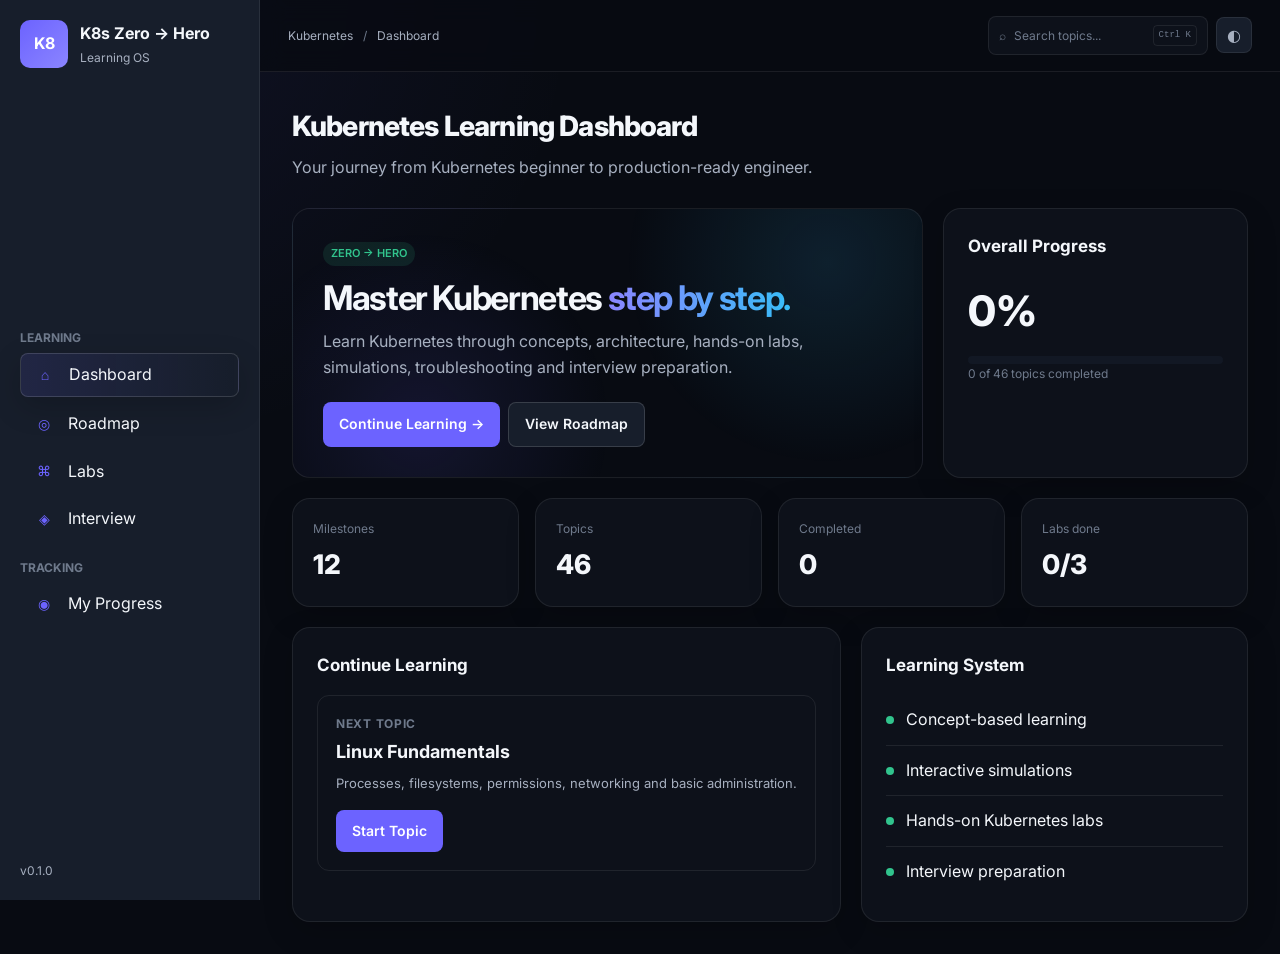
==== application/index.html @ 3f78a07c "update --- setup a seprate directory for application" ====
<!DOCTYPE html>
<html lang="en">
<head>
    <meta charset="UTF-8">

    <meta
        name="viewport"
        content="width=device-width, initial-scale=1.0"
    >

    <meta
        name="description"
        content="Kubernetes Zero to Hero - Interactive Kubernetes learning platform"
    >

    <title>Kubernetes Zero → Hero</title>

    <link rel="preconnect" href="https://fonts.googleapis.com">
    <link rel="preconnect" href="https://fonts.gstatic.com" crossorigin>

    <link
        href="https://fonts.googleapis.com/css2?family=Inter:wght@400;500;600;700;800&family=JetBrains+Mono:wght@400;500;600&display=swap"
        rel="stylesheet"
    >

    <link rel="stylesheet" href="./css/style.css">
    <link rel="stylesheet" href="./css/components.css">
    <link rel="stylesheet" href="./css/dashboard.css">
    <link rel="stylesheet" href="./css/roadmap.css">
    <link rel="stylesheet" href="./css/topic.css">
    <link rel="stylesheet" href="./css/labs.css">
    <link rel="stylesheet" href="./css/responsive.css">
</head>

<body>

    <div id="app">

        <!-- Application shell is rendered by JavaScript -->

        <div class="app-loading">
            <div class="loading-spinner"></div>
            <span>Loading Kubernetes Zero → Hero...</span>
        </div>

    </div>

    <script type="module" src="./js/app.js"></script>

</body>
</html>
---- application/css/style.css ----
:root {
    --bg-primary: #080b12;
    --bg-secondary: #0d111a;
    --bg-tertiary: #121824;
    --bg-elevated: #171e2b;

    --border: rgba(255, 255, 255, 0.08);
    --border-strong: rgba(255, 255, 255, 0.14);

    --text-primary: #f4f7fb;
    --text-secondary: #a7b0c0;
    --text-muted: #6f7a8c;

    --accent: #6c63ff;
    --accent-light: #8b85ff;
    --accent-soft: rgba(108, 99, 255, 0.12);

    --success: #31c48d;
    --success-soft: rgba(49, 196, 141, 0.12);

    --warning: #f5b942;
    --warning-soft: rgba(245, 185, 66, 0.12);

    --danger: #ef6675;
    --danger-soft: rgba(239, 102, 117, 0.12);

    --info: #38bdf8;
    --info-soft: rgba(56, 189, 248, 0.12);

    --sidebar-width: 260px;
    --header-height: 72px;

    --radius-sm: 8px;
    --radius-md: 12px;
    --radius-lg: 18px;

    --shadow-card:
        0 10px 30px rgba(0, 0, 0, 0.18);

    --transition:
        180ms ease;
}

* {
    margin: 0;
    padding: 0;
    box-sizing: border-box;
}

html {
    scroll-behavior: smooth;
}

body {
    min-height: 100vh;

    background:
        radial-gradient(
            circle at 10% 0%,
            rgba(108, 99, 255, 0.08),
            transparent 30%
        ),
        var(--bg-primary);

    color: var(--text-primary);

    font-family: "Inter", sans-serif;

    line-height: 1.6;
}

button,
input,
textarea,
select {
    font: inherit;
}

button {
    border: 0;
    cursor: pointer;
}

a {
    color: inherit;
    text-decoration: none;
}

ul {
    list-style: none;
}

code,
pre {
    font-family: "JetBrains Mono", monospace;
}

#app {
    min-height: 100vh;
}

.app-shell {
    min-height: 100vh;
}

.app-main {
    margin-left: var(--sidebar-width);
    min-height: 100vh;
    padding-top: var(--header-height);
}

body.modal-open,
body.sidebar-open {
    overflow: hidden;
}

.main-content {
    padding: 32px;
    max-width: 1600px;
    margin: 0 auto;
}

.page-header {
    margin-bottom: 28px;
}

.page-title {
    font-size: 28px;
    font-weight: 800;
    letter-spacing: -0.03em;
}

.page-subtitle {
    margin-top: 6px;
    color: var(--text-secondary);
}

.app-loading {
    min-height: 100vh;

    display: flex;
    align-items: center;
    justify-content: center;
    gap: 12px;

    color: var(--text-secondary);
}

.loading-spinner {
    width: 22px;
    height: 22px;

    border: 3px solid var(--border-strong);
    border-top-color: var(--accent);

    border-radius: 50%;

    animation: spin 800ms linear infinite;
}

@keyframes spin {
    to {
        transform: rotate(360deg);
    }
}

.gradient-text {
    background:
        linear-gradient(
            90deg,
            var(--accent-light),
            var(--info)
        );

    -webkit-background-clip: text;
    background-clip: text;

    color: transparent;
}

.hidden {
    display: none !important;
}

/* Sidebar styles (added to ensure sidebar and navigation render correctly) */
.sidebar {
    width: var(--sidebar-width);
    position: fixed;
    left: 0;
    top: 0;
    height: 100vh;
    padding: 20px;
    background: var(--bg-elevated);
    border-right: 1px solid var(--border);
    display: flex;
    flex-direction: column;
    justify-content: space-between;
    gap: 18px;
    z-index: 60;
    overflow-y: auto;
}

.sidebar-brand {
    display: flex;
    align-items: center;
    gap: 12px;
}

.brand-mark {
    width: 48px;
    height: 48px;
    border-radius: 10px;
    background: linear-gradient(135deg, var(--accent), var(--accent-light));
    display: flex;
    align-items: center;
    justify-content: center;
    font-weight: 700;
    color: white;
}

.brand-title {
    font-weight: 700;
    color: var(--text-primary);
}

.brand-subtitle {
    font-size: 12px;
    color: var(--text-secondary);
    margin-top: 2px;
}

.sidebar-nav {
    display: flex;
    flex-direction: column;
    gap: 6px;
    margin-top: 12px;
}

.nav-section-label {
    margin-top: 12px;
    color: var(--text-muted);
    font-size: 12px;
    font-weight: 700;
}

.nav-item {
    display: flex;
    align-items: center;
    gap: 10px;
    padding: 8px 10px;
    border-radius: 8px;
    background: transparent;
    color: var(--text-primary);
    text-align: left;
    border: 0;
}

.nav-item:hover {
    background: rgba(255, 255, 255, 0.02);
    cursor: pointer;
}

.nav-item:focus {
    outline: 2px solid var(--accent);
    outline-offset: 2px;
}

.nav-item .nav-icon {
    width: 28px;
    font-size: 14px;
    display: inline-flex;
    align-items: center;
    justify-content: center;
    color: var(--accent);
}

.nav-item.active {
    background: linear-gradient(90deg, var(--accent-soft), transparent);
    box-shadow: var(--shadow-card);
    border: 1px solid var(--border-strong);
}

.sidebar-footer {
    font-size: 12px;
    color: var(--text-secondary);
}

.icon-btn {
    width: 36px;
    height: 36px;
    display: inline-flex;
    align-items: center;
    justify-content: center;
    border-radius: 8px;
    background: var(--bg-elevated);
    color: var(--text-secondary);
    border: 1px solid var(--border);
    flex-shrink: 0;
}

.icon-btn:hover {
    color: var(--text-primary);
    border-color: var(--border-strong);
}

.menu-toggle {
    display: none;
}

.sidebar-overlay {
    display: none;
}



:root[data-theme="light"] {

    --bg-primary: #f5f7fb;
    --bg-secondary: #ffffff;
    --bg-tertiary: #eef1f7;
    --bg-elevated: #ffffff;

    --border: rgba(15, 23, 42, 0.09);
    --border-strong: rgba(15, 23, 42, 0.15);

    --text-primary: #111827;
    --text-secondary: #5f6b7a;
    --text-muted: #8993a3;
}

:root[data-theme="light"] .sidebar {
    background: rgba(255, 255, 255, 0.96);
}

:root[data-theme="light"] .app-header {
    background: rgba(255, 255, 255, 0.8);
}

:root[data-theme="light"] .code-block,
:root[data-theme="light"] .lab-terminal {
    background: #10141c;
}
---- application/css/components.css ----
/* Variables and global resets live in css/style.css to avoid duplicate declarations.
   Components should rely on those shared variables and only contain component rules. */



.app-header {
    height: var(--header-height);

    display: flex;
    align-items: center;
    justify-content: space-between;

    padding: 0 28px;

    border-bottom: 1px solid var(--border);

    background: rgba(8, 11, 18, 0.8);

    backdrop-filter: blur(12px);

    position: fixed;
    top: 0;
    left: var(--sidebar-width);
    right: 0;

    z-index: 70;
}

.header-left {
    display: flex;
    align-items: center;
    gap: 12px;
    min-width: 0;
}

.breadcrumb {
    color: var(--text-secondary);
    font-size: 12px;
    white-space: nowrap;
    overflow: hidden;
    text-overflow: ellipsis;
}

.breadcrumb span {
    margin: 0 7px;
    color: var(--text-muted);
}

.header-actions {
    display: flex;
    align-items: center;
    gap: 8px;
}

.search-trigger {
    min-width: 220px;

    display: flex;
    align-items: center;
    gap: 8px;

    padding: 8px 10px;

    border: 1px solid var(--border);

    border-radius: var(--radius-sm);

    background: var(--bg-secondary);

    color: var(--text-muted);

    font-size: 12px;

    text-align: left;
}

.search-trigger kbd {
    margin-left: auto;

    padding: 2px 5px;

    border: 1px solid var(--border);

    border-radius: 4px;

    font-size: 9px;
}




.modal-backdrop {
    position: fixed;

    inset: 0;

    display: flex;
    align-items: center;
    justify-content: center;

    padding: 20px;

    background: rgba(0, 0, 0, 0.65);

    backdrop-filter: blur(8px);

    z-index: 1000;
}

.modal-card {
    position: relative;

    width: min(600px, 100%);

    max-height: 85vh;

    overflow-y: auto;

    padding: 28px;

    border: 1px solid var(--border);

    border-radius: var(--radius-lg);

    background: var(--bg-secondary);

    box-shadow: 0 30px 80px rgba(0,0,0,.4);
}

.modal-close {
    position: absolute;

    top: 12px;
    right: 12px;

    width: 34px;
    height: 34px;

    border-radius: 50%;

    color: var(--text-secondary);

    background: var(--bg-elevated);

    font-size: 20px;
}

.card {
    background: var(--bg-secondary);
    border: 1px solid var(--border);
    border-radius: var(--radius-lg);
    box-shadow: var(--shadow-card);
}

.card-header {
    padding: 16px 18px 0;
}

.card-body {
    padding: 14px 18px 18px;
}

.btn {
    display: inline-flex;
    align-items: center;
    justify-content: center;
    gap: 8px;
    padding: 10px 16px;
    border-radius: var(--radius-sm);
    font-weight: 600;
    font-size: 14px;
    transition: var(--transition);
    white-space: nowrap;
}

.btn:disabled {
    opacity: 0.45;
    cursor: not-allowed;
}

.btn-primary {
    background: var(--accent);
    color: #fff;
}

.btn-primary:hover:not(:disabled) {
    background: var(--accent-light);
}

.btn-secondary {
    background: var(--bg-elevated);
    color: var(--text-primary);
    border: 1px solid var(--border-strong);
}

.btn-secondary:hover:not(:disabled) {
    border-color: var(--accent);
}

.badge {
    display: inline-flex;
    align-items: center;
    padding: 3px 8px;
    border-radius: 999px;
    font-size: 11px;
    font-weight: 600;
    background: var(--bg-tertiary);
    color: var(--text-secondary);
    white-space: nowrap;
}

.badge-beginner {
    background: var(--success-soft);
    color: var(--success);
}

.badge-intermediate {
    background: var(--warning-soft);
    color: var(--warning);
}

.badge-advanced {
    background: var(--danger-soft);
    color: var(--danger);
}

.progress {
    height: 8px;
    background: var(--bg-tertiary);
    border-radius: 999px;
    overflow: hidden;
}

.progress-bar {
    height: 100%;
    background: linear-gradient(90deg, var(--accent), var(--info));
    border-radius: inherit;
    transition: width 280ms ease;
}

.topic-card {
    padding: 16px;
    border: 1px solid var(--border);
    border-radius: var(--radius-md);
    background: var(--bg-secondary);
    cursor: pointer;
    transition: var(--transition);
    text-align: left;
}

.topic-card:hover,
.topic-card:focus-visible {
    border-color: rgba(108, 99, 255, 0.45);
    transform: translateY(-2px);
    outline: none;
}

.topic-card-title {
    font-weight: 700;
}

.topic-card-description {
    margin-top: 6px;
    color: var(--text-secondary);
    font-size: 13px;
}

.empty-state {
    text-align: center;
    padding: 72px 20px;
    color: var(--text-secondary);
}

.empty-state-icon {
    font-size: 32px;
    margin-bottom: 12px;
}

.search-panel {
    padding-right: 12px;
}

.search-title {
    margin-bottom: 14px;
    font-size: 20px;
}

.search-input {
    width: 100%;
    padding: 12px 14px;
    border: 1px solid var(--border-strong);
    border-radius: var(--radius-md);
    background: var(--bg-tertiary);
    color: var(--text-primary);
}

.search-input:focus {
    outline: 2px solid var(--accent);
    outline-offset: 1px;
}

.search-results {
    display: flex;
    flex-direction: column;
    gap: 8px;
    margin-top: 14px;
    max-height: 50vh;
    overflow: auto;
}

.search-hint {
    color: var(--text-muted);
    font-size: 13px;
    padding: 8px 2px;
}

.search-result {
    display: flex;
    justify-content: space-between;
    align-items: center;
    gap: 12px;
    width: 100%;
    padding: 12px;
    border-radius: var(--radius-md);
    border: 1px solid var(--border);
    background: var(--bg-tertiary);
    color: var(--text-primary);
    text-align: left;
}

.search-result:hover {
    border-color: var(--accent);
}

.search-result-meta {
    display: block;
    margin-top: 4px;
    color: var(--text-muted);
    font-size: 12px;
}

.chip {
    padding: 6px 12px;
    border-radius: 999px;
    border: 1px solid var(--border);
    background: var(--bg-tertiary);
    color: var(--text-secondary);
    font-size: 13px;
    font-weight: 600;
}

.chip-active {
    background: var(--accent-soft);
    color: var(--accent-light);
    border-color: var(--accent);
}

.filter-row {
    display: flex;
    flex-wrap: wrap;
    gap: 8px;
    margin-bottom: 18px;
}

.interview-list {
    display: flex;
    flex-direction: column;
    gap: 14px;
}

.muted-meta,
.muted-kicker {
    color: var(--text-muted);
    font-size: 12px;
}

.muted-kicker {
    letter-spacing: 0.06em;
    font-weight: 700;
}

.progress-percent {
    font-size: 42px;
    font-weight: 800;
    margin: 8px 0 12px;
}

.hero-actions {
    display: flex;
    flex-wrap: wrap;
    gap: 8px;
    margin-top: 22px;
}

.next-topic-box {
    padding: 18px;
    border: 1px solid var(--border);
    border-radius: var(--radius-md);
}

.next-topic-title {
    margin-top: 5px;
    font-size: 18px;
    font-weight: 700;
}

.next-topic-copy {
    margin-top: 6px;
    margin-bottom: 16px;
    color: var(--text-secondary);
    font-size: 13px;
}

.progress-hero-card {
    padding: 28px;
}

.progress-hero-row {
    display: flex;
    justify-content: space-between;
    align-items: end;
    gap: 16px;
    margin-bottom: 14px;
}

.progress-grid {
    margin-top: 20px;
    display: grid;
    grid-template-columns: repeat(auto-fit, minmax(250px, 1fr));
    gap: 16px;
}

.milestone-progress-card {
    padding: 20px;
}

.milestone-progress-head {
    display: flex;
    justify-content: space-between;
    gap: 12px;
    margin-bottom: 12px;
}

.card-title-sm {
    font-weight: 700;
}

.bookmarks-section {
    margin-top: 28px;
}

.bookmark-list {
    display: flex;
    flex-wrap: wrap;
    gap: 8px;
}

.bookmark-chip,
.prerequisite-item {
    width: 100%;
    text-align: left;
    padding: 10px 12px;
    border-radius: var(--radius-sm);
    background: var(--bg-tertiary);
    color: var(--text-secondary);
    font-size: 13px;
    border: 1px solid transparent;
}

.bookmark-chip {
    width: auto;
}

.prerequisite-item:hover,
.bookmark-chip:hover {
    border-color: var(--accent);
    color: var(--text-primary);
}

.success-note {
    color: var(--success);
    font-size: 13px;
}

.sidebar-milestone {
    margin-top: 6px;
    font-weight: 700;
}

.topic-pager {
    display: flex;
    flex-wrap: wrap;
    gap: 10px;
    justify-content: space-between;
}

.lab-card-top {
    display: flex;
    justify-content: space-between;
    align-items: flex-start;
}

.lab-card-action {
    margin-top: 18px;
}

.lab-runner h2 {
    margin: 6px 0 16px;
}

.lab-runner h3 {
    margin-bottom: 8px;
}

.lab-runner p {
    color: var(--text-secondary);
    margin-bottom: 16px;
}

.prompt {
    color: var(--success);
    margin-right: 8px;
}

.terminal-output {
    margin-top: 12px;
    white-space: pre-wrap;
    color: #9ecbff;
}

.terminal-title {
    margin-left: 8px;
    color: var(--text-muted);
    font-size: 12px;
}
---- application/css/dashboard.css ----
.dashboard-grid {
    display: grid;

    grid-template-columns:
        repeat(12, 1fr);

    gap: 20px;
}

.dashboard-hero {
    grid-column: span 8;

    padding: 30px;

    position: relative;
    overflow: hidden;

    background:
        radial-gradient(
            circle at 85% 20%,
            rgba(56, 189, 248, 0.12),
            transparent 35%
        ),
        radial-gradient(
            circle at 20% 80%,
            rgba(108, 99, 255, 0.12),
            transparent 35%
        );

    border: 1px solid var(--border);
    border-radius: var(--radius-lg);
}

.dashboard-hero h1 {
    max-width: 700px;
    margin-top: 12px;

    font-size: 34px;
    line-height: 1.15;
    letter-spacing: -0.04em;
}

.dashboard-hero p {
    max-width: 650px;

    margin-top: 12px;

    color: var(--text-secondary);
}

.dashboard-progress-card {
    grid-column: span 4;

    padding: 24px;
}

.stat-grid {
    grid-column: span 12;

    display: grid;

    grid-template-columns:
        repeat(4, 1fr);

    gap: 16px;
}

.stat-card {
    padding: 20px;
}

.stat-label {
    color: var(--text-muted);
    font-size: 12px;
}

.stat-value {
    margin-top: 5px;

    font-size: 27px;
    font-weight: 800;
}

.continue-card {
    grid-column: span 7;
    padding: 24px;
}

.activity-card {
    grid-column: span 5;
    padding: 24px;
}

.section-title {
    margin-bottom: 16px;

    font-size: 17px;
    font-weight: 700;
}

.activity-item {
    display: flex;
    align-items: center;
    gap: 12px;

    padding: 12px 0;

    border-bottom: 1px solid var(--border);
}

.activity-item:last-child {
    border-bottom: 0;
}

.activity-dot {
    width: 8px;
    height: 8px;

    flex-shrink: 0;

    border-radius: 50%;

    background: var(--success);
}
---- application/css/roadmap.css ----
.roadmap-container {
    display: flex;
    flex-direction: column;
    gap: 20px;
}

.milestone {
    overflow: hidden;

    border: 1px solid var(--border);
    border-radius: var(--radius-lg);

    background: rgba(255, 255, 255, 0.02);
}

.milestone-header {
    display: flex;
    align-items: center;
    gap: 16px;

    width: 100%;
    padding: 22px;

    cursor: pointer;
    text-align: left;
    background: transparent;
    color: inherit;

    transition: var(--transition);
}

.milestone.collapsed .milestone-body {
    display: none;
}

.milestone-header:hover {
    background: rgba(255, 255, 255, 0.025);
}

.milestone-number {
    width: 44px;
    height: 44px;

    display: flex;
    align-items: center;
    justify-content: center;

    border-radius: 12px;

    background: var(--accent-soft);
    color: var(--accent-light);

    font-weight: 800;
}

.milestone-info {
    flex: 1;
}

.milestone-title {
    font-size: 17px;
    font-weight: 700;
}

.milestone-description {
    margin-top: 3px;

    color: var(--text-secondary);
    font-size: 13px;
}

.milestone-progress {
    width: 130px;
}

.milestone-body {
    padding: 0 22px 22px;

    display: grid;

    grid-template-columns:
        repeat(2, 1fr);

    gap: 12px;
}

.milestone-topic {
    display: flex;
    align-items: center;
    gap: 12px;

    padding: 14px;

    border: 1px solid var(--border);

    border-radius: var(--radius-md);

    cursor: pointer;

    transition: var(--transition);
}

.milestone-topic:hover {
    border-color: rgba(108, 99, 255, 0.4);
}

.topic-status {
    width: 24px;
    height: 24px;

    display: flex;
    align-items: center;
    justify-content: center;

    border-radius: 50%;

    border: 1px solid var(--border-strong);

    color: var(--text-muted);

    font-size: 12px;
}

.topic-status.complete {
    background: var(--success-soft);
    border-color: var(--success);
    color: var(--success);
}
---- application/css/topic.css ----
.topic-layout {
    display: grid;

    grid-template-columns:
        minmax(0, 1fr)
        280px;

    gap: 24px;
}

.topic-main {
    min-width: 0;
}

.topic-sidebar {
    position: sticky;
    top: calc(var(--header-height) + 8px);

    align-self: start;
}

.topic-hero {
    padding: 28px;

    border: 1px solid var(--border);
    border-radius: var(--radius-lg);

    background:
        radial-gradient(
            circle at 90% 10%,
            rgba(108, 99, 255, 0.12),
            transparent 30%
        );
}

.topic-hero h1 {
    margin-top: 12px;

    font-size: 32px;
    letter-spacing: -0.035em;
}

.topic-hero p {
    margin-top: 10px;

    color: var(--text-secondary);
}

.topic-section {
    margin-top: 20px;

    padding: 25px;

    border: 1px solid var(--border);
    border-radius: var(--radius-lg);

    background: rgba(255, 255, 255, 0.018);
}

.topic-section h2 {
    margin-bottom: 12px;

    font-size: 20px;
}

.topic-section p {
    color: var(--text-secondary);
}

.topic-section ul {
    margin-top: 12px;
    padding-left: 20px;

    list-style: disc;

    color: var(--text-secondary);
}

.topic-section li {
    margin-bottom: 7px;
}

.code-block {
    margin-top: 16px;

    padding: 18px;

    overflow-x: auto;

    border: 1px solid var(--border);

    border-radius: var(--radius-md);

    background: #06080d;

    color: #c9d4e5;

    font-size: 13px;
    line-height: 1.7;
}

.topic-actions {
    display: flex;
    gap: 10px;

    margin-top: 22px;
}

.prerequisite-list {
    display: flex;
    flex-direction: column;
    gap: 8px;
}

.prerequisite-item {
    padding: 10px 12px;

    border-radius: var(--radius-sm);

    background: var(--bg-tertiary);

    color: var(--text-secondary);

    font-size: 13px;
}
---- application/css/labs.css ----
.labs-grid {
    display: grid;

    grid-template-columns:
        repeat(3, 1fr);

    gap: 18px;
}

.lab-card {
    padding: 22px;

    border: 1px solid var(--border);

    border-radius: var(--radius-lg);

    background: rgba(255, 255, 255, 0.02);

    transition: var(--transition);
}

.lab-card:hover {
    transform: translateY(-3px);

    border-color: rgba(108, 99, 255, 0.4);
}

.lab-icon {
    width: 44px;
    height: 44px;

    display: flex;
    align-items: center;
    justify-content: center;

    border-radius: 12px;

    background: var(--accent-soft);

    font-size: 20px;
}

.lab-title {
    margin-top: 16px;

    font-size: 16px;
    font-weight: 700;
}

.lab-description {
    margin-top: 7px;

    color: var(--text-secondary);

    font-size: 13px;
}

.lab-meta {
    display: flex;
    gap: 8px;

    margin-top: 16px;
}

.lab-terminal {
    margin-top: 20px;

    padding: 20px;

    border: 1px solid var(--border);

    border-radius: var(--radius-lg);

    background: #05070b;
}

.terminal-header {
    display: flex;
    align-items: center;
    gap: 7px;

    margin-bottom: 14px;
}

.terminal-dot {
    width: 9px;
    height: 9px;

    border-radius: 50%;

    background: var(--text-muted);
}

.terminal-body {
    color: #c6d0df;

    font-family: "JetBrains Mono", monospace;

    font-size: 13px;

    line-height: 1.7;
}
---- application/css/responsive.css ----
@media (max-width: 1100px) {
    .menu-toggle {
        display: inline-flex;
    }

    .sidebar {
        transform: translateX(-100%);
        transition: transform 200ms ease;
        box-shadow: none;
    }

    body.sidebar-open .sidebar {
        transform: translateX(0);
        box-shadow: 20px 0 50px rgba(0, 0, 0, 0.35);
    }

    .sidebar-overlay {
        display: none;
        position: fixed;
        inset: 0;
        background: rgba(0, 0, 0, 0.55);
        z-index: 55;
    }

    body.sidebar-open .sidebar-overlay {
        display: block;
    }

    .app-main,
    .app-header {
        margin-left: 0;
        left: 0;
    }

    .dashboard-progress-card,
    .continue-card,
    .activity-card,
    .dashboard-hero {
        grid-column: span 12;
    }

    .labs-grid {
        grid-template-columns: repeat(2, 1fr);
    }

    .search-trigger {
        min-width: 0;
    }
}

@media (max-width: 850px) {
    .main-content {
        padding: 20px;
    }

    .app-header {
        padding: 0 16px;
    }

    .topic-layout {
        grid-template-columns: 1fr;
    }

    .topic-sidebar {
        position: static;
    }

    .stat-grid {
        grid-template-columns: repeat(2, 1fr);
    }

    .milestone-body {
        grid-template-columns: 1fr;
    }

    .milestone-header {
        align-items: flex-start;
        flex-wrap: wrap;
    }

    .search-trigger-label,
    .search-trigger kbd {
        display: none;
    }

    .search-trigger {
        width: 36px;
        min-width: 36px;
        height: 36px;
        padding: 0;
        justify-content: center;
    }
}

@media (max-width: 600px) {
    .main-content {
        padding: 15px;
    }

    .dashboard-hero h1 {
        font-size: 26px;
    }

    .page-title {
        font-size: 22px;
    }

    .stat-grid {
        grid-template-columns: 1fr;
    }

    .labs-grid {
        grid-template-columns: 1fr;
    }

    .topic-hero h1 {
        font-size: 24px;
    }

    .topic-actions,
    .hero-actions,
    .topic-pager {
        flex-direction: column;
    }

    .topic-actions .btn,
    .hero-actions .btn,
    .topic-pager .btn {
        width: 100%;
    }

    .progress-hero-row {
        flex-direction: column;
        align-items: flex-start;
    }
}
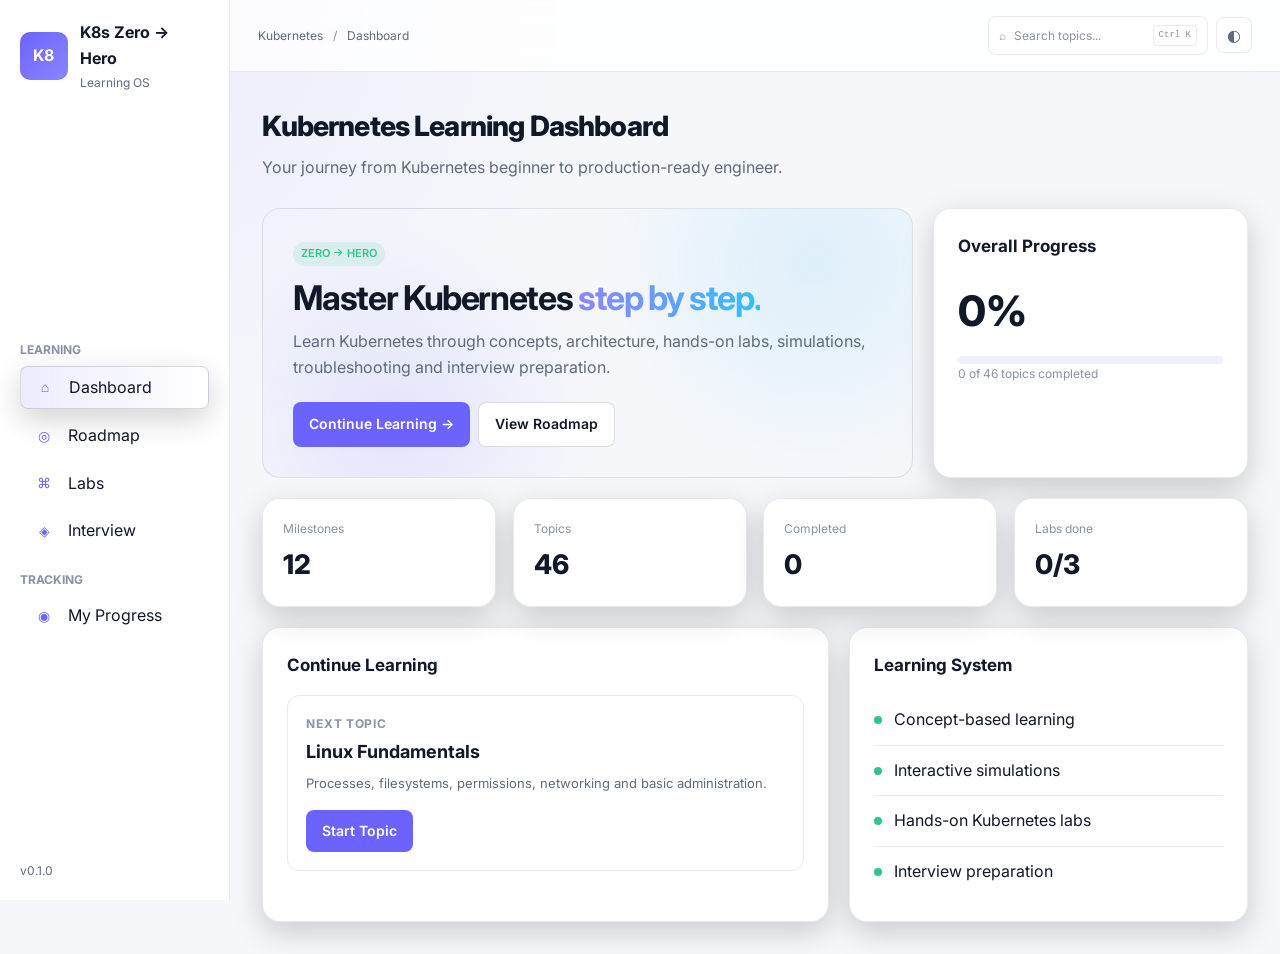
==== commit bc37ed89: "update functions" ====
--- a/application/index.html
+++ b/application/index.html
@@ -10,7 +10,7 @@
 
     <meta
         name="description"
-        content="Kubernetes Zero to Hero - Interactive Kubernetes learning platform"
+        content="Kubernetes Zero to Hero - Interactive Kubernetes learning platform for you"
     >
 
     <title>Kubernetes Zero → Hero</title>
@@ -24,15 +24,25 @@
     >
 
     <link rel="stylesheet" href="./css/style.css">
-    <link rel="stylesheet" href="./css/components.css">
-    <link rel="stylesheet" href="./css/dashboard.css">
-    <link rel="stylesheet" href="./css/roadmap.css">
-    <link rel="stylesheet" href="./css/topic.css">
-    <link rel="stylesheet" href="./css/labs.css">
-    <link rel="stylesheet" href="./css/responsive.css">
+    <link rel="preload" href="./css/components.css" as="style" onload="this.rel='stylesheet'">
+    <link rel="preload" href="./css/dashboard.css" as="style" onload="this.rel='stylesheet'">
+    <link rel="preload" href="./css/roadmap.css" as="style" onload="this.rel='stylesheet'">
+    <link rel="preload" href="./css/topic.css" as="style" onload="this.rel='stylesheet'">
+    <link rel="preload" href="./css/labs.css" as="style" onload="this.rel='stylesheet'">
+    <link rel="preload" href="./css/responsive.css" as="style" onload="this.rel='stylesheet'">
+    <noscript>
+        <link rel="stylesheet" href="./css/components.css">
+        <link rel="stylesheet" href="./css/dashboard.css">
+        <link rel="stylesheet" href="./css/roadmap.css">
+        <link rel="stylesheet" href="./css/topic.css">
+        <link rel="stylesheet" href="./css/labs.css">
+        <link rel="stylesheet" href="./css/responsive.css">
+    </noscript>
 </head>
 
 <body>
+
+    <a href="#main-content" class="skip-link">Skip to main content</a>
 
     <div id="app">
 
--- a/application/css/style.css
+++ b/application/css/style.css
@@ -27,7 +27,7 @@
     --info: #38bdf8;
     --info-soft: rgba(56, 189, 248, 0.12);
 
-    --sidebar-width: 260px;
+    --sidebar-width: clamp(200px, 18vw, 260px);
     --header-height: 72px;
 
     --radius-sm: 8px;
@@ -339,4 +339,84 @@
 :root[data-theme="light"] .code-block,
 :root[data-theme="light"] .lab-terminal {
     background: #10141c;
+}
+
+/* Accessibility: visible skip link for keyboard users */
+.skip-link {
+    position: absolute;
+    left: -999px;
+    top: auto;
+    width: 1px;
+    height: 1px;
+    overflow: hidden;
+}
+
+.skip-link:focus {
+    left: 16px;
+    top: 12px;
+    width: auto;
+    height: auto;
+    padding: 8px 12px;
+    background: var(--bg-elevated);
+    color: var(--text-primary);
+    border: 1px solid var(--border);
+    border-radius: 6px;
+    z-index: 120;
+}
+
+/* Focus visibility for keyboard navigation */
+:where(button, a, [role="button"], input, select, textarea):focus {
+    outline: 2px solid var(--accent);
+    outline-offset: 2px;
+}
+
+/* Reduced motion support */
+@media (prefers-reduced-motion: reduce) {
+    * {
+        transition: none !important;
+        animation: none !important;
+    }
+}
+
+/* Progress bar animation */
+.progress {
+    width: 100%;
+    height: 12px;
+    background: rgba(255,255,255,0.02);
+    border-radius: 999px;
+    overflow: hidden;
+}
+
+.progress-bar {
+    height: 100%;
+    width: 0; /* animated from JS */
+    background: linear-gradient(90deg, var(--accent), var(--accent-light));
+    border-radius: 999px;
+    transition: width 700ms cubic-bezier(.2,.9,.2,1);
+}
+
+/* Reveal on scroll helper */
+.reveal-on-scroll {
+    opacity: 0;
+    transform: translateY(8px) scale(.995);
+    transition: opacity 420ms var(--transition), transform 420ms var(--transition);
+    will-change: opacity, transform;
+}
+
+.reveal-on-scroll.revealed {
+    opacity: 1;
+    transform: translateY(0) scale(1);
+}
+
+/* Skeleton placeholder styles (simple, lightweight) */
+.skeleton {
+    background: linear-gradient(90deg, rgba(255,255,255,0.02), rgba(255,255,255,0.04), rgba(255,255,255,0.02));
+    border-radius: 6px;
+    animation: pulse 1.4s ease-in-out infinite;
+}
+
+@keyframes pulse {
+    0% { opacity: 1 }
+    50% { opacity: 0.6 }
+    100% { opacity: 1 }
 }
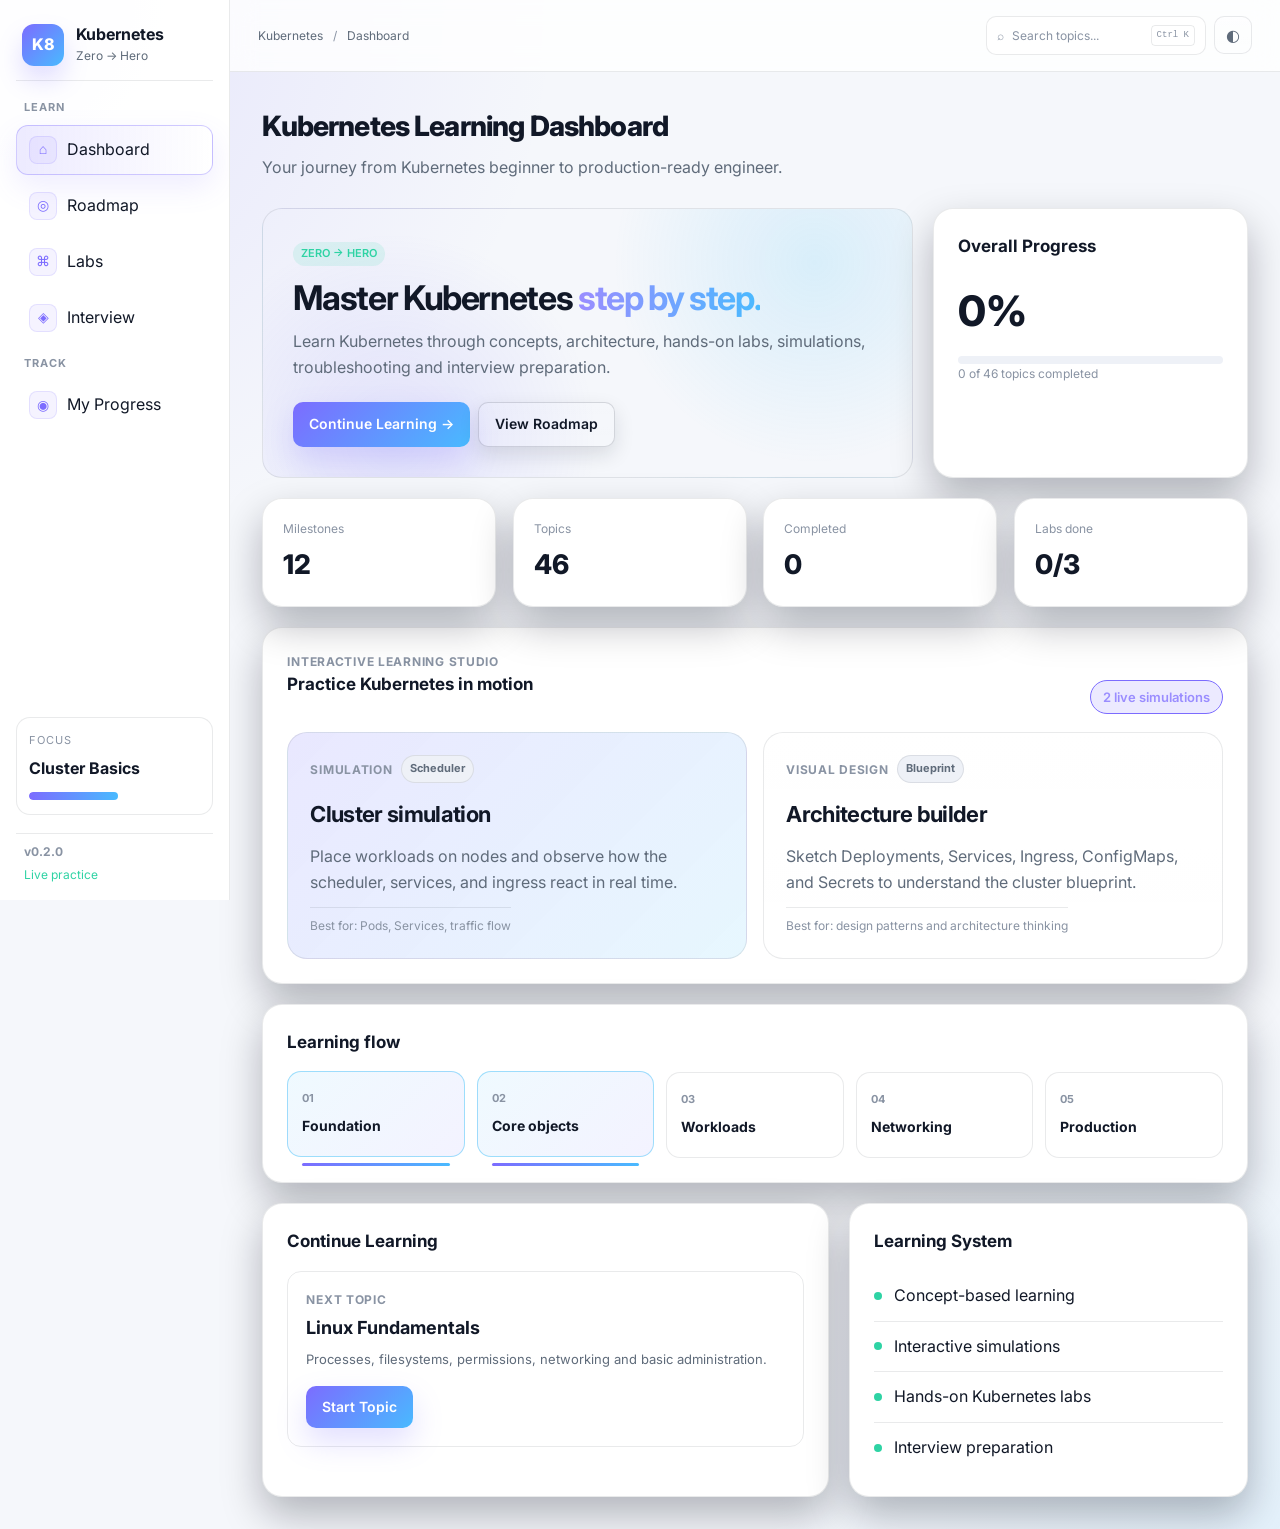
==== commit 0e108f75: "update --- simulation and sidebar alignment correction" ====
--- a/application/index.html
+++ b/application/index.html
@@ -23,20 +23,24 @@
         rel="stylesheet"
     >
 
-    <link rel="stylesheet" href="./css/style.css">
-    <link rel="preload" href="./css/components.css" as="style" onload="this.rel='stylesheet'">
-    <link rel="preload" href="./css/dashboard.css" as="style" onload="this.rel='stylesheet'">
-    <link rel="preload" href="./css/roadmap.css" as="style" onload="this.rel='stylesheet'">
-    <link rel="preload" href="./css/topic.css" as="style" onload="this.rel='stylesheet'">
-    <link rel="preload" href="./css/labs.css" as="style" onload="this.rel='stylesheet'">
-    <link rel="preload" href="./css/responsive.css" as="style" onload="this.rel='stylesheet'">
+    <meta http-equiv="Cache-Control" content="no-cache, no-store, must-revalidate">
+    <meta http-equiv="Pragma" content="no-cache">
+    <meta http-equiv="Expires" content="0">
+
+    <link rel="stylesheet" href="./css/style.css?v=20260922-2">
+    <link rel="preload" href="./css/components.css?v=20260922-2" as="style" onload="this.rel='stylesheet'">
+    <link rel="preload" href="./css/dashboard.css?v=20260922-2" as="style" onload="this.rel='stylesheet'">
+    <link rel="preload" href="./css/roadmap.css?v=20260922-2" as="style" onload="this.rel='stylesheet'">
+    <link rel="preload" href="./css/topic.css?v=20260922-2" as="style" onload="this.rel='stylesheet'">
+    <link rel="preload" href="./css/labs.css?v=20260922-2" as="style" onload="this.rel='stylesheet'">
+    <link rel="preload" href="./css/responsive.css?v=20260922-2" as="style" onload="this.rel='stylesheet'">
     <noscript>
-        <link rel="stylesheet" href="./css/components.css">
-        <link rel="stylesheet" href="./css/dashboard.css">
-        <link rel="stylesheet" href="./css/roadmap.css">
-        <link rel="stylesheet" href="./css/topic.css">
-        <link rel="stylesheet" href="./css/labs.css">
-        <link rel="stylesheet" href="./css/responsive.css">
+        <link rel="stylesheet" href="./css/components.css?v=20260922-2">
+        <link rel="stylesheet" href="./css/dashboard.css?v=20260922-2">
+        <link rel="stylesheet" href="./css/roadmap.css?v=20260922-2">
+        <link rel="stylesheet" href="./css/topic.css?v=20260922-2">
+        <link rel="stylesheet" href="./css/labs.css?v=20260922-2">
+        <link rel="stylesheet" href="./css/responsive.css?v=20260922-2">
     </noscript>
 </head>
 
@@ -55,7 +59,7 @@
 
     </div>
 
-    <script type="module" src="./js/app.js"></script>
+    <script type="module" src="./js/app.js?v=20260922-4"></script>
 
 </body>
 </html>
--- a/application/css/style.css
+++ b/application/css/style.css
@@ -1,41 +1,44 @@
 :root {
-    --bg-primary: #080b12;
-    --bg-secondary: #0d111a;
-    --bg-tertiary: #121824;
-    --bg-elevated: #171e2b;
-
-    --border: rgba(255, 255, 255, 0.08);
-    --border-strong: rgba(255, 255, 255, 0.14);
-
-    --text-primary: #f4f7fb;
-    --text-secondary: #a7b0c0;
-    --text-muted: #6f7a8c;
-
-    --accent: #6c63ff;
-    --accent-light: #8b85ff;
-    --accent-soft: rgba(108, 99, 255, 0.12);
-
-    --success: #31c48d;
-    --success-soft: rgba(49, 196, 141, 0.12);
-
-    --warning: #f5b942;
-    --warning-soft: rgba(245, 185, 66, 0.12);
-
-    --danger: #ef6675;
-    --danger-soft: rgba(239, 102, 117, 0.12);
-
-    --info: #38bdf8;
-    --info-soft: rgba(56, 189, 248, 0.12);
+    --bg-primary: #070b14;
+    --bg-secondary: #0d1320;
+    --bg-tertiary: #121b2b;
+    --bg-elevated: #171f2d;
+
+    --border: rgba(148, 163, 184, 0.18);
+    --border-strong: rgba(148, 163, 184, 0.24);
+
+    --text-primary: #f3f7ff;
+    --text-secondary: #b5c0d3;
+    --text-muted: #7e8ca6;
+
+    --accent: #7c6cff;
+    --accent-light: #9a8dff;
+    --accent-soft: rgba(124, 108, 255, 0.14);
+
+    --success: #2ed3a4;
+    --success-soft: rgba(46, 211, 164, 0.12);
+
+    --warning: #f8b84b;
+    --warning-soft: rgba(248, 184, 75, 0.12);
+
+    --danger: #ff7187;
+    --danger-soft: rgba(255, 113, 135, 0.12);
+
+    --info: #49baff;
+    --info-soft: rgba(73, 186, 255, 0.12);
 
     --sidebar-width: clamp(200px, 18vw, 260px);
     --header-height: 72px;
 
-    --radius-sm: 8px;
-    --radius-md: 12px;
-    --radius-lg: 18px;
+    --radius-sm: 10px;
+    --radius-md: 14px;
+    --radius-lg: 20px;
 
     --shadow-card:
-        0 10px 30px rgba(0, 0, 0, 0.18);
+        0 18px 40px rgba(2, 6, 23, 0.28);
+
+    --shadow-soft:
+        0 12px 30px rgba(124, 108, 255, 0.12);
 
     --transition:
         180ms ease;
@@ -56,9 +59,14 @@
 
     background:
         radial-gradient(
-            circle at 10% 0%,
-            rgba(108, 99, 255, 0.08),
-            transparent 30%
+            circle at top left,
+            rgba(124, 108, 255, 0.14),
+            transparent 28%
+        ),
+        radial-gradient(
+            circle at bottom right,
+            rgba(73, 186, 255, 0.1),
+            transparent 26%
         ),
         var(--bg-primary);
 
@@ -107,6 +115,12 @@
     margin-left: var(--sidebar-width);
     min-height: 100vh;
     padding-top: var(--header-height);
+}
+
+.main-content {
+    padding: 28px 32px 42px;
+    max-width: 1600px;
+    margin: 0 auto;
 }
 
 body.modal-open,
@@ -189,12 +203,11 @@
     left: 0;
     top: 0;
     height: 100vh;
-    padding: 20px;
-    background: var(--bg-elevated);
+    padding: 18px 16px 16px;
+    background: linear-gradient(180deg, rgba(13, 19, 32, 0.96), rgba(11, 15, 24, 0.98));
     border-right: 1px solid var(--border);
     display: flex;
     flex-direction: column;
-    justify-content: space-between;
     gap: 18px;
     z-index: 60;
     overflow-y: auto;
@@ -204,23 +217,31 @@
     display: flex;
     align-items: center;
     gap: 12px;
+    padding: 6px 6px 14px;
+    border-bottom: 1px solid var(--border);
 }
 
 .brand-mark {
-    width: 48px;
-    height: 48px;
-    border-radius: 10px;
-    background: linear-gradient(135deg, var(--accent), var(--accent-light));
+    width: 42px;
+    height: 42px;
+    border-radius: 12px;
+    background: linear-gradient(135deg, var(--accent), var(--info));
     display: flex;
     align-items: center;
     justify-content: center;
-    font-weight: 700;
+    font-weight: 800;
     color: white;
+    box-shadow: 0 14px 24px rgba(124, 108, 255, 0.22);
+}
+
+.brand-copy {
+    min-width: 0;
 }
 
 .brand-title {
     font-weight: 700;
     color: var(--text-primary);
+    line-height: 1.2;
 }
 
 .brand-subtitle {
@@ -229,34 +250,50 @@
     margin-top: 2px;
 }
 
+.sidebar-groups {
+    display: flex;
+    flex-direction: column;
+    gap: 12px;
+}
+
 .sidebar-nav {
+    display: flex;
+    flex-direction: column;
+    gap: 8px;
+}
+
+.nav-group {
     display: flex;
     flex-direction: column;
     gap: 6px;
-    margin-top: 12px;
 }
 
 .nav-section-label {
-    margin-top: 12px;
     color: var(--text-muted);
-    font-size: 12px;
+    font-size: 11px;
     font-weight: 700;
+    letter-spacing: 0.1em;
+    text-transform: uppercase;
+    padding: 0 8px;
 }
 
 .nav-item {
     display: flex;
     align-items: center;
     gap: 10px;
-    padding: 8px 10px;
-    border-radius: 8px;
+    padding: 10px 12px;
+    border-radius: 12px;
     background: transparent;
     color: var(--text-primary);
     text-align: left;
-    border: 0;
+    border: 1px solid transparent;
+    transition: var(--transition);
+    width: 100%;
 }
 
 .nav-item:hover {
-    background: rgba(255, 255, 255, 0.02);
+    background: rgba(255, 255, 255, 0.025);
+    border-color: rgba(124, 108, 255, 0.26);
     cursor: pointer;
 }
 
@@ -267,35 +304,91 @@
 
 .nav-item .nav-icon {
     width: 28px;
+    height: 28px;
+    border-radius: 8px;
     font-size: 14px;
     display: inline-flex;
     align-items: center;
     justify-content: center;
     color: var(--accent);
+    background: rgba(124, 108, 255, 0.08);
+    border: 1px solid rgba(124, 108, 255, 0.15);
 }
 
 .nav-item.active {
-    background: linear-gradient(90deg, var(--accent-soft), transparent);
-    box-shadow: var(--shadow-card);
-    border: 1px solid var(--border-strong);
+    background: linear-gradient(90deg, var(--accent-soft), rgba(255,255,255,0.015));
+    box-shadow: var(--shadow-soft);
+    border-color: rgba(124, 108, 255, 0.35);
+}
+
+.sidebar-summary {
+    margin-top: auto;
+    padding: 14px 12px;
+    border: 1px solid var(--border);
+    border-radius: 14px;
+    background: rgba(255,255,255,0.02);
+}
+
+.summary-label {
+    color: var(--text-muted);
+    font-size: 11px;
+    text-transform: uppercase;
+    letter-spacing: 0.08em;
+}
+
+.summary-value {
+    margin-top: 6px;
+    font-size: 16px;
+    font-weight: 700;
+}
+
+.summary-progress {
+    margin-top: 10px;
+    height: 8px;
+    border-radius: 999px;
+    background: rgba(255,255,255,0.04);
+    overflow: hidden;
+}
+
+.summary-progress span {
+    display: block;
+    width: 52%;
+    height: 100%;
+    border-radius: inherit;
+    background: linear-gradient(90deg, var(--accent), var(--info));
 }
 
 .sidebar-footer {
+    display: flex;
+    flex-direction: column;
+    gap: 4px;
+    padding: 8px 8px 0;
     font-size: 12px;
     color: var(--text-secondary);
+    border-top: 1px solid var(--border);
+}
+
+.sidebar-version {
+    font-weight: 700;
+    color: var(--text-muted);
+}
+
+.sidebar-status {
+    color: var(--success);
 }
 
 .icon-btn {
-    width: 36px;
-    height: 36px;
+    width: 38px;
+    height: 38px;
     display: inline-flex;
     align-items: center;
     justify-content: center;
-    border-radius: 8px;
-    background: var(--bg-elevated);
+    border-radius: 10px;
+    background: linear-gradient(180deg, rgba(255,255,255,0.02), rgba(255,255,255,0.01));
     color: var(--text-secondary);
     border: 1px solid var(--border);
     flex-shrink: 0;
+    transition: var(--transition);
 }
 
 .icon-btn:hover {
--- a/application/css/components.css
+++ b/application/css/components.css
@@ -110,7 +110,7 @@
 .modal-card {
     position: relative;
 
-    width: min(600px, 100%);
+    width: min(700px, 100%);
 
     max-height: 85vh;
 
@@ -118,13 +118,13 @@
 
     padding: 28px;
 
-    border: 1px solid var(--border);
+    border: 1px solid rgba(124,108,255,0.22);
 
     border-radius: var(--radius-lg);
 
-    background: var(--bg-secondary);
-
-    box-shadow: 0 30px 80px rgba(0,0,0,.4);
+    background: linear-gradient(180deg, rgba(13,19,32,0.97), rgba(11,15,24,0.98));
+
+    box-shadow: 0 32px 90px rgba(2,6,23,0.5);
 }
 
 .modal-close {
@@ -171,6 +171,7 @@
     font-size: 14px;
     transition: var(--transition);
     white-space: nowrap;
+    box-shadow: 0 8px 20px rgba(15, 23, 42, 0.12);
 }
 
 .btn:disabled {
@@ -179,16 +180,18 @@
 }
 
 .btn-primary {
-    background: var(--accent);
+    background: linear-gradient(135deg, var(--accent), var(--info));
     color: #fff;
+    box-shadow: 0 14px 30px rgba(124, 108, 255, 0.22);
 }
 
 .btn-primary:hover:not(:disabled) {
-    background: var(--accent-light);
+    filter: brightness(1.05);
+    transform: translateY(-1px);
 }
 
 .btn-secondary {
-    background: var(--bg-elevated);
+    background: linear-gradient(180deg, rgba(255,255,255,0.02), rgba(255,255,255,0.01));
     color: var(--text-primary);
     border: 1px solid var(--border-strong);
 }
@@ -207,6 +210,247 @@
     background: var(--bg-tertiary);
     color: var(--text-secondary);
     white-space: nowrap;
+}
+
+.simulation-panel,
+.builder-panel {
+    display: flex;
+    flex-direction: column;
+    gap: 18px;
+}
+
+.simulation-header {
+    display: flex;
+    align-items: flex-start;
+    justify-content: space-between;
+    gap: 12px;
+}
+
+.simulation-header h2,
+.builder-panel h2 {
+    font-size: 28px;
+    letter-spacing: -0.03em;
+}
+
+.sim-layout,
+.builder-layout {
+    display: grid;
+    grid-template-columns: 200px minmax(0, 1fr);
+    gap: 18px;
+}
+
+.sim-palette,
+.builder-palette {
+    display: flex;
+    flex-direction: column;
+    gap: 10px;
+    padding: 14px;
+    border: 1px solid var(--border);
+    border-radius: var(--radius-md);
+    background: rgba(255,255,255,0.02);
+}
+
+.sim-token,
+.builder-component {
+    padding: 10px 12px;
+    border: 1px solid var(--border);
+    border-radius: var(--radius-sm);
+    background: var(--bg-elevated);
+    color: var(--text-primary);
+    text-align: left;
+    transition: var(--transition);
+}
+
+.sim-token:hover,
+.builder-component:hover {
+    border-color: rgba(108, 99, 255, 0.45);
+    transform: translateY(-1px);
+}
+
+.sim-board {
+    display: grid;
+    grid-template-columns: repeat(3, minmax(0, 1fr));
+    gap: 14px;
+    min-height: 220px;
+}
+
+.sim-node,
+.builder-node {
+    border: 1px solid var(--border);
+    border-radius: var(--radius-md);
+    background: linear-gradient(180deg, rgba(255,255,255,0.02), rgba(255,255,255,0.01));
+    padding: 16px;
+    display: flex;
+    flex-direction: column;
+    gap: 8px;
+    min-height: 120px;
+}
+
+.node-header {
+    font-size: 13px;
+    font-weight: 700;
+    color: var(--text-secondary);
+    text-transform: uppercase;
+    letter-spacing: 0.08em;
+}
+
+.node-items {
+    display: flex;
+    flex-wrap: wrap;
+    gap: 6px;
+    align-items: flex-start;
+    color: var(--text-primary);
+}
+
+.node-idle {
+    border-color: var(--border);
+}
+
+.node-ok {
+    border-color: rgba(49, 196, 141, 0.55);
+    box-shadow: inset 0 0 0 1px rgba(49, 196, 141, 0.2);
+}
+
+.node-failed {
+    border-color: rgba(239, 102, 117, 0.6);
+    box-shadow: inset 0 0 0 1px rgba(239, 102, 117, 0.2);
+}
+
+.node-hover {
+    border-color: rgba(56, 189, 248, 0.55);
+    box-shadow: 0 0 0 1px rgba(56, 189, 248, 0.18);
+}
+
+.resource-chip {
+    display: inline-flex;
+    align-items: center;
+    padding: 4px 8px;
+    border-radius: 999px;
+    background: rgba(108,99,255,0.12);
+    color: var(--text-primary);
+    font-size: 11px;
+    font-weight: 600;
+}
+
+.resource-chip-failed {
+    background: rgba(239, 102, 117, 0.16);
+    color: #ffd4d8;
+}
+
+.resource-chip-warning {
+    background: rgba(245,185,66,0.18);
+    color: #fce2aa;
+}
+
+.sim-meta-row {
+    display: flex;
+    flex-wrap: wrap;
+    gap: 8px;
+    margin: 14px 0 18px;
+}
+
+.sim-steps {
+    display: grid;
+    grid-template-columns: repeat(3, minmax(0, 1fr));
+    gap: 10px;
+    margin-bottom: 18px;
+}
+
+.sim-step {
+    display: flex;
+    align-items: center;
+    gap: 8px;
+    padding: 10px 12px;
+    border: 1px solid var(--border);
+    border-radius: var(--radius-sm);
+    background: rgba(255,255,255,0.02);
+    color: var(--text-secondary);
+    font-size: 12px;
+    font-weight: 700;
+}
+
+.sim-step span {
+    width: 22px;
+    height: 22px;
+    display: inline-flex;
+    align-items: center;
+    justify-content: center;
+    border-radius: 50%;
+    background: rgba(108,99,255,0.12);
+    color: var(--text-primary);
+}
+
+.sim-step.is-active {
+    border-color: rgba(108,99,255,0.45);
+    background: rgba(108,99,255,0.08);
+    color: var(--text-primary);
+}
+
+.sim-status-panel {
+    padding: 16px 18px;
+    border: 1px solid var(--border);
+    border-radius: var(--radius-md);
+    background: rgba(255,255,255,0.02);
+}
+
+.sim-status {
+    color: var(--text-secondary);
+    line-height: 1.6;
+}
+
+.sim-actions {
+    display: flex;
+    gap: 10px;
+    margin-top: 14px;
+    flex-wrap: wrap;
+}
+
+.builder-canvas {
+    min-height: 220px;
+    display: grid;
+    grid-template-columns: repeat(2, minmax(120px, 1fr));
+    gap: 12px;
+    align-content: start;
+    padding: 16px;
+    border: 1px solid var(--border);
+    border-radius: var(--radius-md);
+    background: rgba(255,255,255,0.02);
+}
+
+.builder-empty {
+    grid-column: 1 / -1;
+    color: var(--text-muted);
+    display: flex;
+    align-items: center;
+    justify-content: center;
+    min-height: 160px;
+    border: 1px dashed var(--border-strong);
+    border-radius: var(--radius-md);
+}
+
+.builder-node {
+    align-items: center;
+    justify-content: center;
+    min-height: 90px;
+    font-weight: 700;
+    text-align: center;
+}
+
+.resource-deployment {
+    background: rgba(108, 99, 255, 0.12);
+}
+
+.resource-service {
+    background: rgba(49, 196, 141, 0.12);
+}
+
+.resource-ingress {
+    background: rgba(56, 189, 248, 0.12);
+}
+
+.resource-configmap,
+.resource-secret {
+    background: rgba(245, 185, 66, 0.12);
 }
 
 .badge-beginner {
--- a/application/css/dashboard.css
+++ b/application/css/dashboard.css
@@ -18,17 +18,18 @@
     background:
         radial-gradient(
             circle at 85% 20%,
-            rgba(56, 189, 248, 0.12),
-            transparent 35%
+            rgba(56, 189, 248, 0.15),
+            transparent 34%
         ),
         radial-gradient(
-            circle at 20% 80%,
-            rgba(108, 99, 255, 0.12),
-            transparent 35%
+            circle at 20% 85%,
+            rgba(108, 99, 255, 0.14),
+            transparent 36%
         );
 
     border: 1px solid var(--border);
     border-radius: var(--radius-lg);
+    box-shadow: inset 0 1px 0 rgba(255,255,255,0.02);
 }
 
 .dashboard-hero h1 {
@@ -81,6 +82,140 @@
     font-weight: 800;
 }
 
+.interactive-learning {
+    grid-column: span 12;
+    padding: 24px;
+}
+
+.section-head-row {
+    display: flex;
+    align-items: end;
+    justify-content: space-between;
+    gap: 12px;
+    margin-bottom: 18px;
+}
+
+.interactive-grid {
+    display: grid;
+    grid-template-columns: repeat(2, minmax(0, 1fr));
+    gap: 16px;
+}
+
+.interactive-card {
+    width: 100%;
+    padding: 22px;
+    background: linear-gradient(180deg, rgba(255,255,255,0.02), rgba(255,255,255,0.01));
+    border: 1px solid var(--border);
+    border-radius: var(--radius-lg);
+    color: var(--text-primary);
+    text-align: left;
+    transition: transform 220ms ease, border-color 220ms ease, box-shadow 220ms ease;
+    display: flex;
+    flex-direction: column;
+    gap: 12px;
+}
+
+.interactive-card:hover {
+    transform: translateY(-2px);
+    border-color: rgba(108, 99, 255, 0.45);
+    box-shadow: 0 20px 40px rgba(108, 99, 255, 0.12);
+}
+
+.interactive-card-primary {
+    background: linear-gradient(135deg, rgba(108, 99, 255, 0.15), rgba(56, 189, 248, 0.12));
+}
+
+.card-badges {
+    display: flex;
+    align-items: center;
+    justify-content: space-between;
+    gap: 8px;
+}
+
+.mini-pill {
+    display: inline-flex;
+    align-items: center;
+    padding: 4px 8px;
+    border-radius: 999px;
+    background: var(--bg-tertiary);
+    border: 1px solid var(--border);
+    color: var(--text-secondary);
+    font-size: 11px;
+    font-weight: 700;
+}
+
+.interactive-card h3 {
+    margin-top: 2px;
+    font-size: 22px;
+    letter-spacing: -0.03em;
+}
+
+.interactive-card p {
+    margin-top: 0;
+    color: var(--text-secondary);
+}
+
+.card-footer-note {
+    margin-top: auto;
+    padding-top: 8px;
+    color: var(--text-muted);
+    font-size: 12px;
+    border-top: 1px solid var(--border);
+}
+
+.story-card {
+    grid-column: span 12;
+    padding: 24px;
+}
+
+.story-track {
+    display: grid;
+    grid-template-columns: repeat(5, minmax(0, 1fr));
+    gap: 12px;
+}
+
+.story-step {
+    position: relative;
+    padding: 18px 14px;
+    border: 1px solid var(--border);
+    background: rgba(255,255,255,0.02);
+    border-radius: var(--radius-md);
+    display: flex;
+    flex-direction: column;
+    gap: 8px;
+    transition: transform 220ms ease, border-color 220ms ease;
+}
+
+.story-step span {
+    color: var(--text-muted);
+    font-size: 11px;
+    font-weight: 700;
+}
+
+.story-step strong {
+    font-size: 14px;
+}
+
+.story-step.active {
+    border-color: rgba(56, 189, 248, 0.45);
+    background: linear-gradient(135deg, rgba(56,189,248,0.08), rgba(108,99,255,0.08));
+    transform: translateY(-1px);
+}
+
+.story-step::after {
+    content: "";
+    position: absolute;
+    inset: auto 14px -10px 14px;
+    height: 3px;
+    background: linear-gradient(90deg, var(--accent), var(--info));
+    opacity: 0;
+    border-radius: 999px;
+}
+
+.story-step.active::after {
+    opacity: 1;
+}
+
 .continue-card {
     grid-column: span 7;
     padding: 24px;
--- a/application/css/responsive.css
+++ b/application/css/responsive.css
@@ -55,6 +55,11 @@
 
     .app-header {
         padding: 0 16px;
+        height: 64px;
+    }
+
+    .page-title {
+        font-size: 24px;
     }
 
     .topic-layout {
@@ -90,11 +95,31 @@
         padding: 0;
         justify-content: center;
     }
+
+    .interactive-grid,
+    .story-track,
+    .sim-steps {
+        grid-template-columns: 1fr;
+    }
+
+    .section-head-row {
+        flex-direction: column;
+        align-items: flex-start;
+    }
+
+    .sim-layout,
+    .builder-layout {
+        grid-template-columns: 1fr;
+    }
 }
 
 @media (max-width: 600px) {
     .main-content {
         padding: 15px;
+    }
+
+    .dashboard-hero {
+        padding: 22px 18px;
     }
 
     .dashboard-hero h1 {
@@ -133,4 +158,12 @@
         flex-direction: column;
         align-items: flex-start;
     }
+
+    .breadcrumb {
+        max-width: 140px;
+    }
+
+    .modal-card {
+        padding: 18px;
+    }
 }
--- a/application/css/components.css
+++ b/application/css/components.css
@@ -110,7 +110,7 @@
 .modal-card {
     position: relative;
 
-    width: min(600px, 100%);
+    width: min(700px, 100%);
 
     max-height: 85vh;
 
@@ -118,13 +118,13 @@
 
     padding: 28px;
 
-    border: 1px solid var(--border);
+    border: 1px solid rgba(124,108,255,0.22);
 
     border-radius: var(--radius-lg);
 
-    background: var(--bg-secondary);
-
-    box-shadow: 0 30px 80px rgba(0,0,0,.4);
+    background: linear-gradient(180deg, rgba(13,19,32,0.97), rgba(11,15,24,0.98));
+
+    box-shadow: 0 32px 90px rgba(2,6,23,0.5);
 }
 
 .modal-close {
@@ -171,6 +171,7 @@
     font-size: 14px;
     transition: var(--transition);
     white-space: nowrap;
+    box-shadow: 0 8px 20px rgba(15, 23, 42, 0.12);
 }
 
 .btn:disabled {
@@ -179,16 +180,18 @@
 }
 
 .btn-primary {
-    background: var(--accent);
+    background: linear-gradient(135deg, var(--accent), var(--info));
     color: #fff;
+    box-shadow: 0 14px 30px rgba(124, 108, 255, 0.22);
 }
 
 .btn-primary:hover:not(:disabled) {
-    background: var(--accent-light);
+    filter: brightness(1.05);
+    transform: translateY(-1px);
 }
 
 .btn-secondary {
-    background: var(--bg-elevated);
+    background: linear-gradient(180deg, rgba(255,255,255,0.02), rgba(255,255,255,0.01));
     color: var(--text-primary);
     border: 1px solid var(--border-strong);
 }
@@ -207,6 +210,247 @@
     background: var(--bg-tertiary);
     color: var(--text-secondary);
     white-space: nowrap;
+}
+
+.simulation-panel,
+.builder-panel {
+    display: flex;
+    flex-direction: column;
+    gap: 18px;
+}
+
+.simulation-header {
+    display: flex;
+    align-items: flex-start;
+    justify-content: space-between;
+    gap: 12px;
+}
+
+.simulation-header h2,
+.builder-panel h2 {
+    font-size: 28px;
+    letter-spacing: -0.03em;
+}
+
+.sim-layout,
+.builder-layout {
+    display: grid;
+    grid-template-columns: 200px minmax(0, 1fr);
+    gap: 18px;
+}
+
+.sim-palette,
+.builder-palette {
+    display: flex;
+    flex-direction: column;
+    gap: 10px;
+    padding: 14px;
+    border: 1px solid var(--border);
+    border-radius: var(--radius-md);
+    background: rgba(255,255,255,0.02);
+}
+
+.sim-token,
+.builder-component {
+    padding: 10px 12px;
+    border: 1px solid var(--border);
+    border-radius: var(--radius-sm);
+    background: var(--bg-elevated);
+    color: var(--text-primary);
+    text-align: left;
+    transition: var(--transition);
+}
+
+.sim-token:hover,
+.builder-component:hover {
+    border-color: rgba(108, 99, 255, 0.45);
+    transform: translateY(-1px);
+}
+
+.sim-board {
+    display: grid;
+    grid-template-columns: repeat(3, minmax(0, 1fr));
+    gap: 14px;
+    min-height: 220px;
+}
+
+.sim-node,
+.builder-node {
+    border: 1px solid var(--border);
+    border-radius: var(--radius-md);
+    background: linear-gradient(180deg, rgba(255,255,255,0.02), rgba(255,255,255,0.01));
+    padding: 16px;
+    display: flex;
+    flex-direction: column;
+    gap: 8px;
+    min-height: 120px;
+}
+
+.node-header {
+    font-size: 13px;
+    font-weight: 700;
+    color: var(--text-secondary);
+    text-transform: uppercase;
+    letter-spacing: 0.08em;
+}
+
+.node-items {
+    display: flex;
+    flex-wrap: wrap;
+    gap: 6px;
+    align-items: flex-start;
+    color: var(--text-primary);
+}
+
+.node-idle {
+    border-color: var(--border);
+}
+
+.node-ok {
+    border-color: rgba(49, 196, 141, 0.55);
+    box-shadow: inset 0 0 0 1px rgba(49, 196, 141, 0.2);
+}
+
+.node-failed {
+    border-color: rgba(239, 102, 117, 0.6);
+    box-shadow: inset 0 0 0 1px rgba(239, 102, 117, 0.2);
+}
+
+.node-hover {
+    border-color: rgba(56, 189, 248, 0.55);
+    box-shadow: 0 0 0 1px rgba(56, 189, 248, 0.18);
+}
+
+.resource-chip {
+    display: inline-flex;
+    align-items: center;
+    padding: 4px 8px;
+    border-radius: 999px;
+    background: rgba(108,99,255,0.12);
+    color: var(--text-primary);
+    font-size: 11px;
+    font-weight: 600;
+}
+
+.resource-chip-failed {
+    background: rgba(239, 102, 117, 0.16);
+    color: #ffd4d8;
+}
+
+.resource-chip-warning {
+    background: rgba(245,185,66,0.18);
+    color: #fce2aa;
+}
+
+.sim-meta-row {
+    display: flex;
+    flex-wrap: wrap;
+    gap: 8px;
+    margin: 14px 0 18px;
+}
+
+.sim-steps {
+    display: grid;
+    grid-template-columns: repeat(3, minmax(0, 1fr));
+    gap: 10px;
+    margin-bottom: 18px;
+}
+
+.sim-step {
+    display: flex;
+    align-items: center;
+    gap: 8px;
+    padding: 10px 12px;
+    border: 1px solid var(--border);
+    border-radius: var(--radius-sm);
+    background: rgba(255,255,255,0.02);
+    color: var(--text-secondary);
+    font-size: 12px;
+    font-weight: 700;
+}
+
+.sim-step span {
+    width: 22px;
+    height: 22px;
+    display: inline-flex;
+    align-items: center;
+    justify-content: center;
+    border-radius: 50%;
+    background: rgba(108,99,255,0.12);
+    color: var(--text-primary);
+}
+
+.sim-step.is-active {
+    border-color: rgba(108,99,255,0.45);
+    background: rgba(108,99,255,0.08);
+    color: var(--text-primary);
+}
+
+.sim-status-panel {
+    padding: 16px 18px;
+    border: 1px solid var(--border);
+    border-radius: var(--radius-md);
+    background: rgba(255,255,255,0.02);
+}
+
+.sim-status {
+    color: var(--text-secondary);
+    line-height: 1.6;
+}
+
+.sim-actions {
+    display: flex;
+    gap: 10px;
+    margin-top: 14px;
+    flex-wrap: wrap;
+}
+
+.builder-canvas {
+    min-height: 220px;
+    display: grid;
+    grid-template-columns: repeat(2, minmax(120px, 1fr));
+    gap: 12px;
+    align-content: start;
+    padding: 16px;
+    border: 1px solid var(--border);
+    border-radius: var(--radius-md);
+    background: rgba(255,255,255,0.02);
+}
+
+.builder-empty {
+    grid-column: 1 / -1;
+    color: var(--text-muted);
+    display: flex;
+    align-items: center;
+    justify-content: center;
+    min-height: 160px;
+    border: 1px dashed var(--border-strong);
+    border-radius: var(--radius-md);
+}
+
+.builder-node {
+    align-items: center;
+    justify-content: center;
+    min-height: 90px;
+    font-weight: 700;
+    text-align: center;
+}
+
+.resource-deployment {
+    background: rgba(108, 99, 255, 0.12);
+}
+
+.resource-service {
+    background: rgba(49, 196, 141, 0.12);
+}
+
+.resource-ingress {
+    background: rgba(56, 189, 248, 0.12);
+}
+
+.resource-configmap,
+.resource-secret {
+    background: rgba(245, 185, 66, 0.12);
 }
 
 .badge-beginner {
--- a/application/css/dashboard.css
+++ b/application/css/dashboard.css
@@ -18,17 +18,18 @@
     background:
         radial-gradient(
             circle at 85% 20%,
-            rgba(56, 189, 248, 0.12),
-            transparent 35%
+            rgba(56, 189, 248, 0.15),
+            transparent 34%
         ),
         radial-gradient(
-            circle at 20% 80%,
-            rgba(108, 99, 255, 0.12),
-            transparent 35%
+            circle at 20% 85%,
+            rgba(108, 99, 255, 0.14),
+            transparent 36%
         );
 
     border: 1px solid var(--border);
     border-radius: var(--radius-lg);
+    box-shadow: inset 0 1px 0 rgba(255,255,255,0.02);
 }
 
 .dashboard-hero h1 {
@@ -81,6 +82,140 @@
     font-weight: 800;
 }
 
+.interactive-learning {
+    grid-column: span 12;
+    padding: 24px;
+}
+
+.section-head-row {
+    display: flex;
+    align-items: end;
+    justify-content: space-between;
+    gap: 12px;
+    margin-bottom: 18px;
+}
+
+.interactive-grid {
+    display: grid;
+    grid-template-columns: repeat(2, minmax(0, 1fr));
+    gap: 16px;
+}
+
+.interactive-card {
+    width: 100%;
+    padding: 22px;
+    background: linear-gradient(180deg, rgba(255,255,255,0.02), rgba(255,255,255,0.01));
+    border: 1px solid var(--border);
+    border-radius: var(--radius-lg);
+    color: var(--text-primary);
+    text-align: left;
+    transition: transform 220ms ease, border-color 220ms ease, box-shadow 220ms ease;
+    display: flex;
+    flex-direction: column;
+    gap: 12px;
+}
+
+.interactive-card:hover {
+    transform: translateY(-2px);
+    border-color: rgba(108, 99, 255, 0.45);
+    box-shadow: 0 20px 40px rgba(108, 99, 255, 0.12);
+}
+
+.interactive-card-primary {
+    background: linear-gradient(135deg, rgba(108, 99, 255, 0.15), rgba(56, 189, 248, 0.12));
+}
+
+.card-badges {
+    display: flex;
+    align-items: center;
+    justify-content: space-between;
+    gap: 8px;
+}
+
+.mini-pill {
+    display: inline-flex;
+    align-items: center;
+    padding: 4px 8px;
+    border-radius: 999px;
+    background: var(--bg-tertiary);
+    border: 1px solid var(--border);
+    color: var(--text-secondary);
+    font-size: 11px;
+    font-weight: 700;
+}
+
+.interactive-card h3 {
+    margin-top: 2px;
+    font-size: 22px;
+    letter-spacing: -0.03em;
+}
+
+.interactive-card p {
+    margin-top: 0;
+    color: var(--text-secondary);
+}
+
+.card-footer-note {
+    margin-top: auto;
+    padding-top: 8px;
+    color: var(--text-muted);
+    font-size: 12px;
+    border-top: 1px solid var(--border);
+}
+
+.story-card {
+    grid-column: span 12;
+    padding: 24px;
+}
+
+.story-track {
+    display: grid;
+    grid-template-columns: repeat(5, minmax(0, 1fr));
+    gap: 12px;
+}
+
+.story-step {
+    position: relative;
+    padding: 18px 14px;
+    border: 1px solid var(--border);
+    background: rgba(255,255,255,0.02);
+    border-radius: var(--radius-md);
+    display: flex;
+    flex-direction: column;
+    gap: 8px;
+    transition: transform 220ms ease, border-color 220ms ease;
+}
+
+.story-step span {
+    color: var(--text-muted);
+    font-size: 11px;
+    font-weight: 700;
+}
+
+.story-step strong {
+    font-size: 14px;
+}
+
+.story-step.active {
+    border-color: rgba(56, 189, 248, 0.45);
+    background: linear-gradient(135deg, rgba(56,189,248,0.08), rgba(108,99,255,0.08));
+    transform: translateY(-1px);
+}
+
+.story-step::after {
+    content: "";
+    position: absolute;
+    inset: auto 14px -10px 14px;
+    height: 3px;
+    background: linear-gradient(90deg, var(--accent), var(--info));
+    opacity: 0;
+    border-radius: 999px;
+}
+
+.story-step.active::after {
+    opacity: 1;
+}
+
 .continue-card {
     grid-column: span 7;
     padding: 24px;
--- a/application/css/responsive.css
+++ b/application/css/responsive.css
@@ -55,6 +55,11 @@
 
     .app-header {
         padding: 0 16px;
+        height: 64px;
+    }
+
+    .page-title {
+        font-size: 24px;
     }
 
     .topic-layout {
@@ -90,11 +95,31 @@
         padding: 0;
         justify-content: center;
     }
+
+    .interactive-grid,
+    .story-track,
+    .sim-steps {
+        grid-template-columns: 1fr;
+    }
+
+    .section-head-row {
+        flex-direction: column;
+        align-items: flex-start;
+    }
+
+    .sim-layout,
+    .builder-layout {
+        grid-template-columns: 1fr;
+    }
 }
 
 @media (max-width: 600px) {
     .main-content {
         padding: 15px;
+    }
+
+    .dashboard-hero {
+        padding: 22px 18px;
     }
 
     .dashboard-hero h1 {
@@ -133,4 +158,12 @@
         flex-direction: column;
         align-items: flex-start;
     }
+
+    .breadcrumb {
+        max-width: 140px;
+    }
+
+    .modal-card {
+        padding: 18px;
+    }
 }
